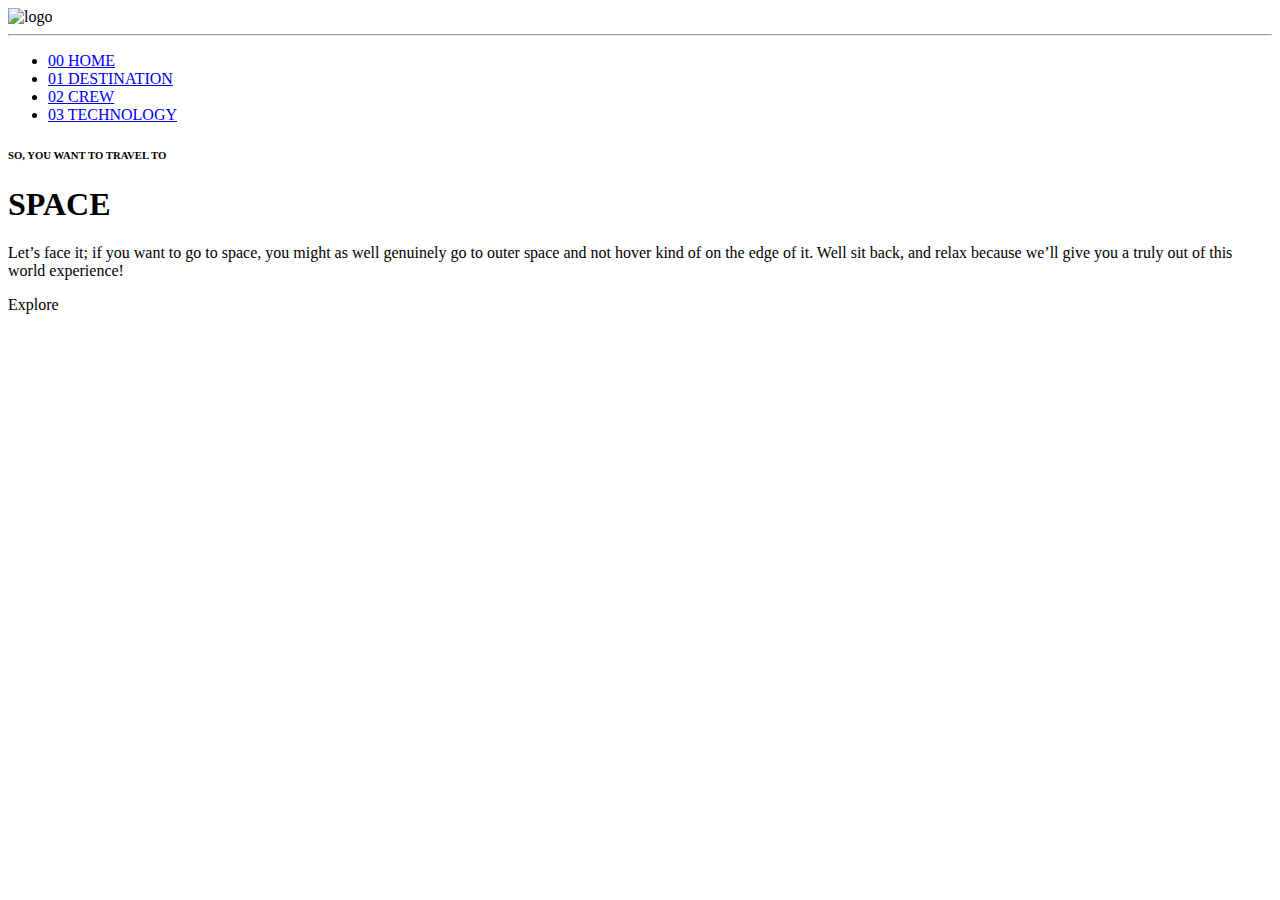
==== index.html @ 9f92351d "Add files via upload" ====
<html lang="en">

<head>
    <meta charset="UTF-8">
    <meta name="viewport" content="width=device-width, initial-scale=1.0">

    <link rel="icon" type="image/png" sizes="32x32" href="Image/favicon-32x32.png">

    <title>Frontend Mentor | Space tourism website</title>
    <link rel="stylesheet" href="/home/anuj/Desktop/projectfiles/index.css">

    <link rel="preconnect" href="https://fonts.googleapis.com">
    <link rel="preconnect" href="https://fonts.gstatic.com" crossorigin>
    <link href="https://fonts.googleapis.com/css2?family=Barlow&display=swap" rel="stylesheet">
    <link rel="preconnect" href="https://fonts.googleapis.com">
    <link rel="preconnect" href="https://fonts.gstatic.com" crossorigin>
    <link href="https://fonts.googleapis.com/css2?family=Bellefair&display=swap" rel="stylesheet">
    <link rel="preconnect" href="https://fonts.googleapis.com">
    <link rel="preconnect" href="https://fonts.gstatic.com" crossorigin>
    <link href="https://fonts.googleapis.com/css2?family=Barlow+Condensed&display=swap" rel="stylesheet">

</head>

<body class="destination">
    <header>
        <img class="logo" src="/home/anuj/Desktop/Project/logo.svg" alt="logo">

        <hr>
        <nav class="underlin">
            <ul>
                <li><a href="/home/anuj/Desktop/projectfiles/index.html"><span class="style">00</span> HOME</a></li>
                <li><a href="/home/anuj/Desktop/projectfiles/moon.html"><span class="style">01</span> DESTINATION</a></li>
                <li><a href="/home/anuj/Desktop/projectfiles/crew-commander.html"><span class="style">02</span> CREW</a></li>
                <li><a href="/home/anuj/Desktop/projectfiles/launchvehicle.html"><span class="style">03</span> TECHNOLOGY</a></li>
            </ul>
        </nav>
    </header>
    <div class="conatiner-3">
        <div class="textbox3">
            <h6>SO, YOU WANT TO TRAVEL TO</h6>
            <h1>SPACE</h1>
            <p>Let’s face it; if you want to go to space, you might as well genuinely go to outer space and not hover kind of on the edge of it. Well sit back, and relax because we’ll give you a truly out of this world experience!</p>
        </div>
        <div class="circle">
            <div class="large-button"><span>Explore</span></div>
        </div>
    </div>
    </div>
    </div>
</body>

</html>
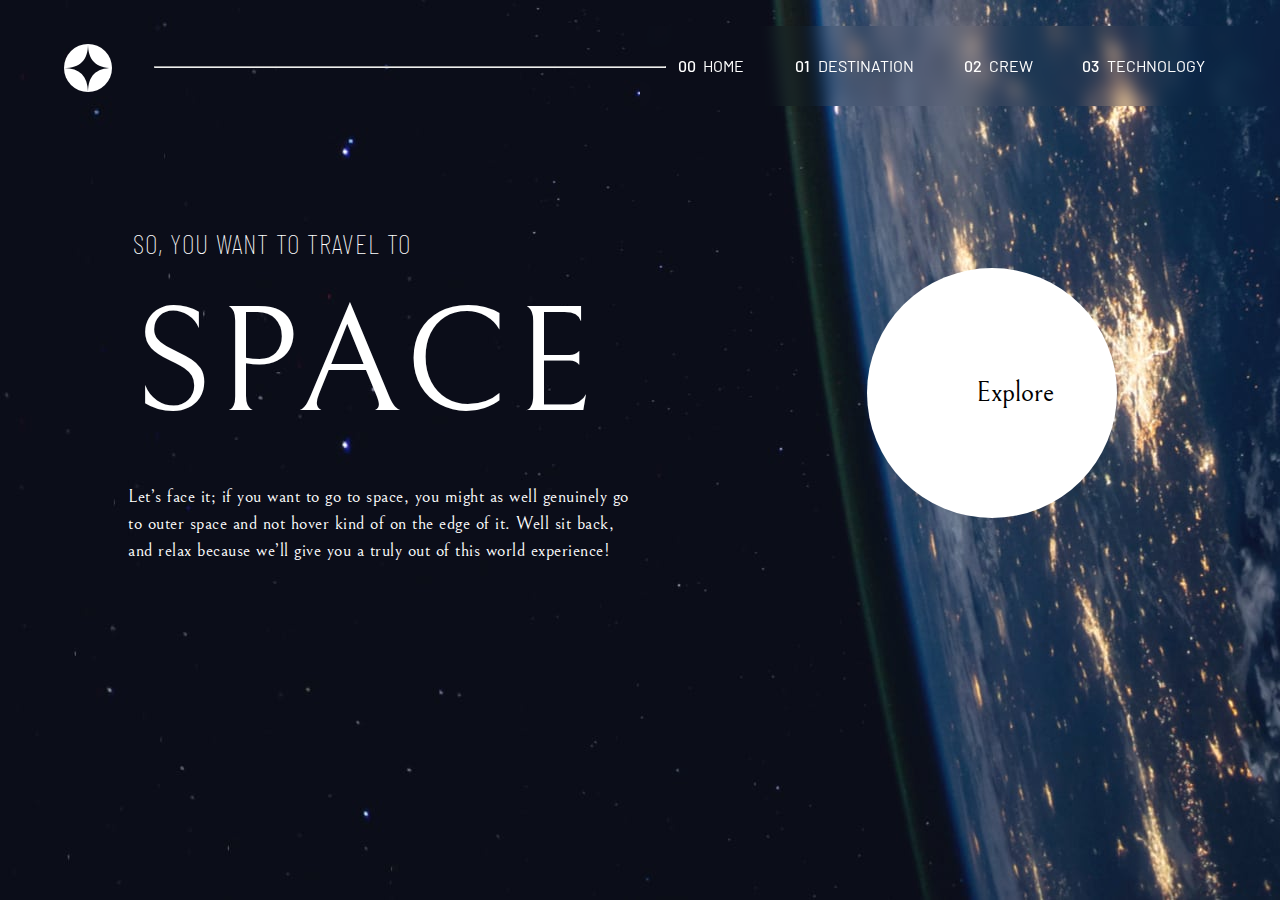
==== commit cff7abb7: "Add files via upload" ====
--- a/index.html
+++ b/index.html
@@ -7,7 +7,7 @@
     <link rel="icon" type="image/png" sizes="32x32" href="Image/favicon-32x32.png">
 
     <title>Frontend Mentor | Space tourism website</title>
-    <link rel="stylesheet" href="/home/anuj/Desktop/projectfiles/index.css">
+    <link rel="stylesheet" href="index.css">
 
     <link rel="preconnect" href="https://fonts.googleapis.com">
     <link rel="preconnect" href="https://fonts.gstatic.com" crossorigin>
@@ -23,17 +23,18 @@
 
 <body class="destination">
     <header>
-        <img class="logo" src="/home/anuj/Desktop/Project/logo.svg" alt="logo">
+        <img class="logo" src="logo.svg" alt="logo">
 
         <hr>
         <nav class="underlin">
             <ul>
-                <li><a href="/home/anuj/Desktop/projectfiles/index.html"><span class="style">00</span> HOME</a></li>
-                <li><a href="/home/anuj/Desktop/projectfiles/moon.html"><span class="style">01</span> DESTINATION</a></li>
-                <li><a href="/home/anuj/Desktop/projectfiles/crew-commander.html"><span class="style">02</span> CREW</a></li>
-                <li><a href="/home/anuj/Desktop/projectfiles/launchvehicle.html"><span class="style">03</span> TECHNOLOGY</a></li>
+                <li><a href="index.html"><span class="style">00</span> HOME</a></li>
+                <li><a href="moon.html"><span class="style">01</span> DESTINATION</a></li>
+                <li><a href="crew-commander.html"><span class="style">02</span> CREW</a></li>
+                <li><a href="launchvehicle.html"><span class="style">03</span> TECHNOLOGY</a></li>
             </ul>
         </nav>
+
     </header>
     <div class="conatiner-3">
         <div class="textbox3">
@@ -42,7 +43,7 @@
             <p>Let’s face it; if you want to go to space, you might as well genuinely go to outer space and not hover kind of on the edge of it. Well sit back, and relax because we’ll give you a truly out of this world experience!</p>
         </div>
         <div class="circle">
-            <div class="large-button"><span>Explore</span></div>
+            <div class="large-button"><span class="lin">Explore</span></div>
         </div>
     </div>
     </div>
--- a/index.css
+++ b/index.css
@@ -0,0 +1,489 @@
+@import url('https://fonts.googleapis.com/css2?family=Bellefair&display=swap');
+* {
+    margin: 0;
+    padding: 0;
+    box-sizing: border-box;
+}
+
+.destination {
+    background-image: url("background-home-desktop.jpg");
+    background-size: cover;
+    background-repeat: no-repeat;
+}
+
+header {
+    top: 0;
+    left: 0;
+    width: 100%;
+    display: flex;
+    justify-content: space-between;
+    margin-top: 2%;
+}
+
+nav {
+    height: 80px;
+    width: 50%;
+    display: flex;
+    position: relative;
+    flex-direction: column;
+    justify-content: space-evenly;
+    flex-wrap: wrap;
+    backdrop-filter: blur;
+    border: 0px solid #0B0D17;
+    backdrop-filter: blur(8px);
+}
+
+.logo {
+    width: 48px;
+    height: 48px;
+    margin-top: 18px;
+    margin-left: 5%;
+}
+
+header hr {
+    width: 40%;
+    height: 0px;
+    margin-top: 40px;
+    z-index: 10;
+    position: absolute;
+    margin-left: 12%;
+}
+
+ul {
+    display: flex;
+    width: 90%;
+    justify-content: space-around;
+    margin-left: 10px;
+    border-bottom: 1px solid transparent;
+}
+
+.moblienavbar {
+    display: none;
+}
+
+ul li {
+    list-style: none;
+    text-decoration: none;
+}
+
+ul li a {
+    text-decoration: none;
+    color: white;
+    display: flex;
+    flex-wrap: wrap;
+    font-size: 16px;
+    font-family: 'Barlow', sans-serif;
+}
+
+.underlinea:hover {
+    border-bottom: 2px solid rgb(255, 255, 255);
+}
+
+.underlinear:hover {
+    border-bottom: 2px solid rgb(255, 255, 255);
+}
+
+.underlinears:hover {
+    border-bottom: 2px solid rgb(255, 255, 255);
+}
+
+span {
+    display: flex;
+    justify-content: space-around;
+    width: 32px;
+    font-size: 16px;
+    font-weight: 500;
+    font-family: 'Barlow', sans-serif;
+}
+
+.conatiner-3 {
+    display: flex;
+    width: 80%;
+    margin-left: 10%;
+    flex-wrap: wrap;
+    margin-top: 5%;
+}
+
+.textbox3 {
+    display: inline-block;
+    width: 50%;
+}
+
+.conatiner-3 .textbox3 h1 {
+    font-size: 150px;
+    margin-top: 2%;
+    text-transform: uppercase;
+    letter-spacing: 4;
+    width: 100%;
+    color: white;
+    margin-top: 2%;
+    flex-wrap: wrap;
+    flex-direction: column;
+    padding: 1%;
+    font-family: 'Bellefair', serif;
+    font-weight: 200;
+}
+
+.conatiner-3 .textbox3 h6 {
+    font-size: 28px;
+    margin-top: 2%;
+    text-transform: uppercase;
+    letter-spacing: 1;
+    width: 100%;
+    color: white;
+    margin-top: 10%;
+    flex-wrap: wrap;
+    flex-direction: column;
+    padding: 1%;
+    font-family: 'Barlow Condensed', sans-serif;
+    font-weight: 100;
+}
+
+.conatiner-3 .textbox3 p {
+    font-size: 18px;
+    width: 100%;
+    margin-top: 5%;
+    color: white;
+    letter-spacing: 0.5;
+    line-height: 1.5;
+    font-family: 'Bellefair', serif;
+    font-weight: 300;
+}
+
+.large-button span {
+    font-size: 28px;
+}
+
+.circle {
+    width: 40%;
+    margin-left: 10%;
+    padding: 7%;
+}
+
+.lin {
+    font-size: 16px;
+    font-family: 'Bellefair', serif;
+}
+
+.large-button {
+    display: grid;
+    place-items: center;
+    padding: 0 2em;
+    border-radius: 50%;
+    text-decoration: none;
+    margin-left: 20%;
+    margin-top: 10%;
+    width: 250px;
+    height: 250px;
+    z-index: 1;
+    background-color: hsl 231°, 77%, 90%;
+}
+
+.large-button::after {
+    content: '';
+    position: absolute;
+    z-index: -1;
+    background-color: #FFFFFF;
+    width: 250px;
+    height: 250px;
+    border-radius: 50%;
+    transition: transform 500ms ease-in-out;
+}
+
+.large-button:hover::after,
+.large-button:focus::after {
+    transform: scale(1.5);
+}
+
+@media only screen and (max-width: 768px) {
+    .destination {
+        background-image: url("background-home-tablet.jpg");
+    }
+    header {
+        top: 0;
+        left: 0;
+        width: 100%;
+        display: flex;
+        justify-content: space-between;
+        margin-top: 2%;
+    }
+    nav {
+        height: 80px;
+        width: 70%;
+        display: flex;
+        position: relative;
+        flex-direction: column;
+        justify-content: space-evenly;
+        flex-wrap: wrap;
+        backdrop-filter: blur;
+        border: 0px solid #0B0D17;
+        backdrop-filter: blur(8px);
+    }
+    .logo {
+        width: 48px;
+        height: 48px;
+        margin-top: 18px;
+        margin-left: 5%;
+    }
+    header hr {
+        width: 40%;
+        height: 0px;
+        margin-top: 40px;
+        z-index: 10;
+        position: absolute;
+        margin-left: 12%;
+        display: none;
+    }
+    ul {
+        display: flex;
+        width: 90%;
+        justify-content: space-around;
+        margin-left: 10px;
+    }
+    ul li {
+        list-style: none;
+        text-decoration: none;
+    }
+    ul li a {
+        text-decoration: none;
+        color: white;
+        display: flex;
+        flex-wrap: wrap;
+        font-size: 14px;
+        font-family: 'Barlow', sans-serif;
+    }
+    span {
+        display: none;
+    }
+    .conatiner-3 {
+        display: inline-block;
+        margin-top: 2%;
+        width: 80%;
+        margin-left: 10%;
+        flex-wrap: wrap;
+        align-items: center;
+        text-align: center;
+    }
+    .conatiner-3 .imgfirst3 {
+        flex: 1;
+        width: 100%;
+        border-radius: 10px;
+        background-size: cover;
+        margin-top: 2.5%;
+    }
+    .conatiner-3 .imgfirst3 img {
+        width: 50%;
+    }
+    .conatiner-3 .textbox3 {
+        width: 90%;
+        font-family: sans-serif;
+        padding: 3%;
+        font-size: 24px;
+        margin-top: 2%;
+    }
+    .conatiner-3 .textbox3 h1 {
+        font-size: 100px;
+        text-transform: uppercase;
+        text-align: center;
+        width: 100%;
+        color: white;
+        margin-top: 10%;
+    }
+    .textbox3 p {
+        font-size: 16px;
+        width: 100%;
+        margin-top: 5%;
+        color: white;
+        letter-spacing: 1px;
+        line-height: 1.5;
+    }
+    .textbox {
+        display: flex;
+        width: 100%;
+        line-height: 2;
+        justify-content: space-between;
+        margin-top: 5%;
+    }
+    .textbox h6 {
+        font-size: 14px;
+        color: #D0D6F9;
+        text-transform: uppercase;
+        font-family: 'Barlow', sans-serif;
+    }
+    .textbox p {
+        font-size: 24px;
+        text-transform: uppercase;
+        font-family: 'Barlow', sans-serif;
+        color: #FFFFFF;
+    }
+    .conatiner-3 .textbox3 h6 {
+        font-size: 20px;
+        margin-top: 2%;
+        text-transform: uppercase;
+        letter-spacing: 2;
+        width: 100%;
+        color: white;
+        margin-top: 10%;
+        flex-wrap: wrap;
+        flex-direction: column;
+        padding: 1%;
+        z-index: 500;
+    }
+    .circle {
+        width: 80%;
+        align-items: center;
+    }
+    .lin {
+        font-size: 14px;
+        display: block;
+        align-items: center;
+        margin-left: -25%;
+    }
+    .large-button {
+        display: grid;
+        place-items: center;
+        padding: 0 2em;
+        border-radius: 50%;
+        text-decoration: none;
+        margin-top: 10%;
+        width: 250px;
+        height: 250px;
+        z-index: 1;
+        background-color: hsl 231°, 77%, 90%;
+    }
+    .large-button::after {
+        content: '';
+        position: absolute;
+        z-index: -1;
+        background-color: #FFFFFF;
+        width: 250px;
+        height: 250px;
+        border-radius: 50%;
+        transition: transform 500ms ease-in-out;
+    }
+    .large-button:hover::after,
+    .large-button:focus::after {
+        transform: scale(1.5);
+    }
+}
+
+@media only screen and (max-width: 375px) {
+    .destination {
+        background-image: url("background-home-mobile.jpg");
+        background-repeat: no-repeat;
+        background-size: cover;
+    }
+    nav {
+        display: none;
+    }
+    .conatiner-3 {
+        display: inline-block;
+        margin-top: 15%;
+        width: 80%;
+        margin-left: 10%;
+        flex-wrap: wrap;
+    }
+    .conatiner-3 .imgfirst3 {
+        flex: 1;
+        width: 100%;
+        border-radius: 10px;
+        background-size: cover;
+        margin-top: 2.5%;
+    }
+    .conatiner-3 .imgfirst3 img {
+        width: 50%;
+    }
+    .conatiner-3 .textbox3 {
+        flex: 1;
+        font-family: sans-serif;
+        padding: 3%;
+        font-size: 24px;
+        margin-top: 10%;
+    }
+    .conatiner-3 .textbox3 h1 {
+        font-size: 40px;
+        margin-top: 2%;
+        text-transform: uppercase;
+        letter-spacing: 4;
+        width: 100%;
+        color: white;
+        margin-top: 10%;
+    }
+    .textbox3 p {
+        font-size: 15px;
+        width: 100%;
+        margin-top: 5%;
+        color: white;
+        letter-spacing: 1px;
+        line-height: 1.5;
+    }
+    .conatiner-3 .textbox3 h6 {
+        font-size: 20px;
+        margin-top: 2%;
+        text-transform: uppercase;
+        letter-spacing: 4;
+        width: 100%;
+        color: white;
+        margin-top: 10%;
+        flex-wrap: wrap;
+        flex-direction: column;
+        padding: 1%;
+    }
+    .textbox {
+        display: inherit;
+        width: 80%;
+        line-height: 2;
+        justify-content: space-between;
+        margin-top: 5%;
+        align-items: center;
+        margin-left: 15%;
+    }
+    .textbox h6 {
+        font-size: 14px;
+        color: #D0D6F9;
+        text-transform: uppercase;
+        font-family: 'Barlow', sans-serif;
+    }
+    .textbox p {
+        font-size: 15px;
+        text-transform: uppercase;
+        font-family: 'Barlow', sans-serif;
+        color: #FFFFFF;
+    }
+    .circle {
+        width: 80%;
+        align-items: center;
+        margin-top: 10%;
+    }
+    .lin {
+        font-size: 12px;
+        align-items: center;
+        margin-left: -50%;
+    }
+    .large-button {
+        display: grid;
+        place-items: center;
+        padding: 0 2em;
+        border-radius: 50%;
+        text-decoration: none;
+        margin-top: 10%;
+        width: 150px;
+        height: 150px;
+        z-index: 1;
+        background-color: hsl 231°, 77%, 90%;
+    }
+    .large-button::after {
+        content: '';
+        position: absolute;
+        z-index: -1;
+        background-color: #FFFFFF;
+        width: 150px;
+        height: 150px;
+        border-radius: 50%;
+        transition: transform 500ms ease-in-out;
+    }
+    .large-button:hover::after,
+    .large-button:focus::after {
+        transform: scale(1.5);
+    }
+}